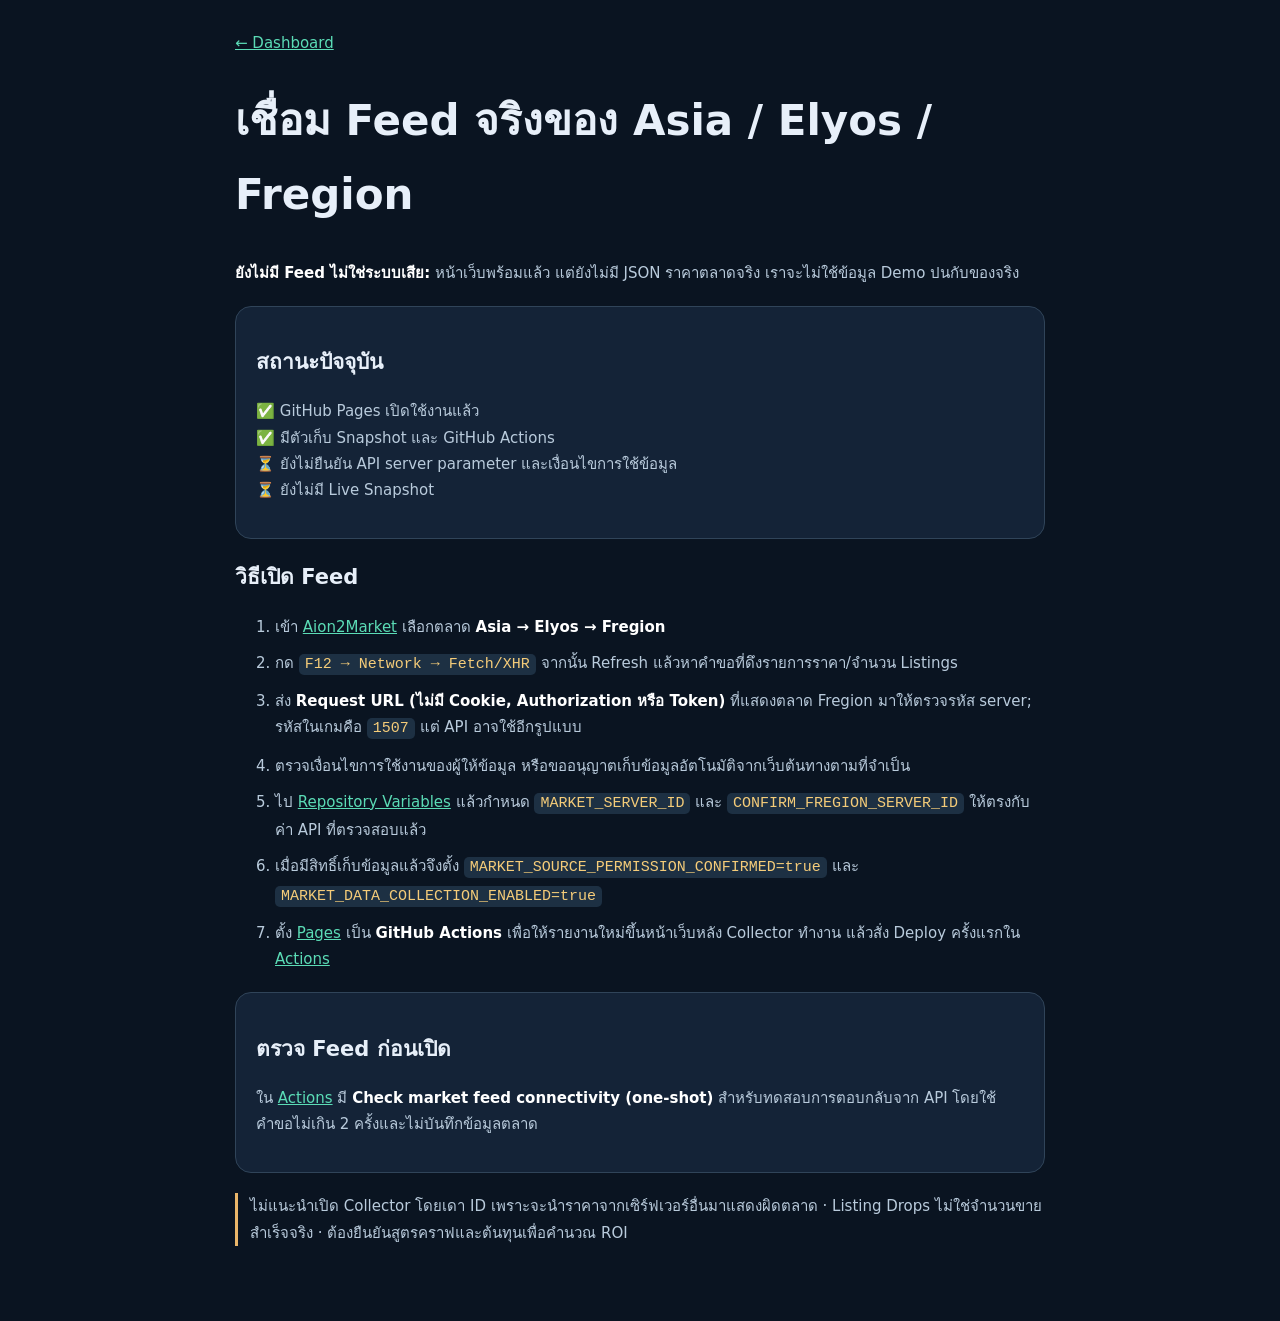
==== docs/feed-setup.html @ 06e596cc "Add Fregion market feed collector, diagnostics, setup and safe empty data source" ====
<!doctype html><html lang="th"><head><meta charset="utf-8"><meta name="viewport" content="width=device-width,initial-scale=1"><title>ตั้งค่า Market Feed · Fregion Craft Pulse</title><style>:root{color-scheme:dark}*{box-sizing:border-box}body{font:15px/1.75 system-ui,sans-serif;background:#0a1421;color:#e7eff9;margin:0}main{max-width:850px;margin:auto;padding:30px 20px 70px}h1{font-size:clamp(26px,5vw,42px)}h2{font-size:21px}p,li{color:#b9cbdc}li{margin:10px 0}a{color:#5bdcb6}code{color:#f5cc79;background:#1d3043;border-radius:5px;padding:2px 6px}.card{padding:20px;background:#142337;border:1px solid #304459;border-radius:16px;margin:20px 0}b{color:white}.warn{border-left:3px solid #eab66a;padding-left:12px}</style></head><body><main><a href="./">← Dashboard</a><h1>เชื่อม Feed จริงของ Asia / Elyos / Fregion</h1><p><b>ยังไม่มี Feed ไม่ใช่ระบบเสีย:</b> หน้าเว็บพร้อมแล้ว แต่ยังไม่มี JSON ราคาตลาดจริง เราจะไม่ใช้ข้อมูล Demo ปนกับของจริง</p><div class="card"><h2>สถานะปัจจุบัน</h2><p>✅ GitHub Pages เปิดใช้งานแล้ว<br>✅ มีตัวเก็บ Snapshot และ GitHub Actions<br>⏳ ยังไม่ยืนยัน API server parameter และเงื่อนไขการใช้ข้อมูล<br>⏳ ยังไม่มี Live Snapshot</p></div><h2>วิธีเปิด Feed</h2><ol><li>เข้า <a href="https://aion2.exchange/items">Aion2Market</a> เลือกตลาด <b>Asia → Elyos → Fregion</b></li><li>กด <code>F12 → Network → Fetch/XHR</code> จากนั้น Refresh แล้วหาคำขอที่ดึงรายการราคา/จำนวน Listings</li><li>ส่ง <b>Request URL (ไม่มี Cookie, Authorization หรือ Token)</b> ที่แสดงตลาด Fregion มาให้ตรวจรหัส server; รหัสในเกมคือ <code>1507</code> แต่ API อาจใช้อีกรูปแบบ</li><li>ตรวจเงื่อนไขการใช้งานของผู้ให้ข้อมูล หรือขออนุญาตเก็บข้อมูลอัตโนมัติจากเว็บต้นทางตามที่จำเป็น</li><li>ไป <a href="https://github.com/nineninezerotwo/aion2-craft-pulse/settings/variables/actions">Repository Variables</a> แล้วกำหนด <code>MARKET_SERVER_ID</code> และ <code>CONFIRM_FREGION_SERVER_ID</code> ให้ตรงกับค่า API ที่ตรวจสอบแล้ว</li><li>เมื่อมีสิทธิ์เก็บข้อมูลแล้วจึงตั้ง <code>MARKET_SOURCE_PERMISSION_CONFIRMED=true</code> และ <code>MARKET_DATA_COLLECTION_ENABLED=true</code></li><li>ตั้ง <a href="https://github.com/nineninezerotwo/aion2-craft-pulse/settings/pages">Pages</a> เป็น <b>GitHub Actions</b> เพื่อให้รายงานใหม่ขึ้นหน้าเว็บหลัง Collector ทำงาน แล้วสั่ง Deploy ครั้งแรกใน <a href="https://github.com/nineninezerotwo/aion2-craft-pulse/actions">Actions</a></li></ol><div class="card"><h2>ตรวจ Feed ก่อนเปิด</h2><p>ใน <a href="https://github.com/nineninezerotwo/aion2-craft-pulse/actions">Actions</a> มี <b>Check market feed connectivity (one-shot)</b> สำหรับทดสอบการตอบกลับจาก API โดยใช้คำขอไม่เกิน 2 ครั้งและไม่บันทึกข้อมูลตลาด</p></div><p class="warn">ไม่แนะนำเปิด Collector โดยเดา ID เพราะจะนำราคาจากเซิร์ฟเวอร์อื่นมาแสดงผิดตลาด · Listing Drops ไม่ใช่จำนวนขายสำเร็จจริง · ต้องยืนยันสูตรคราฟและต้นทุนเพื่อคำนวณ ROI</p></main></body></html>
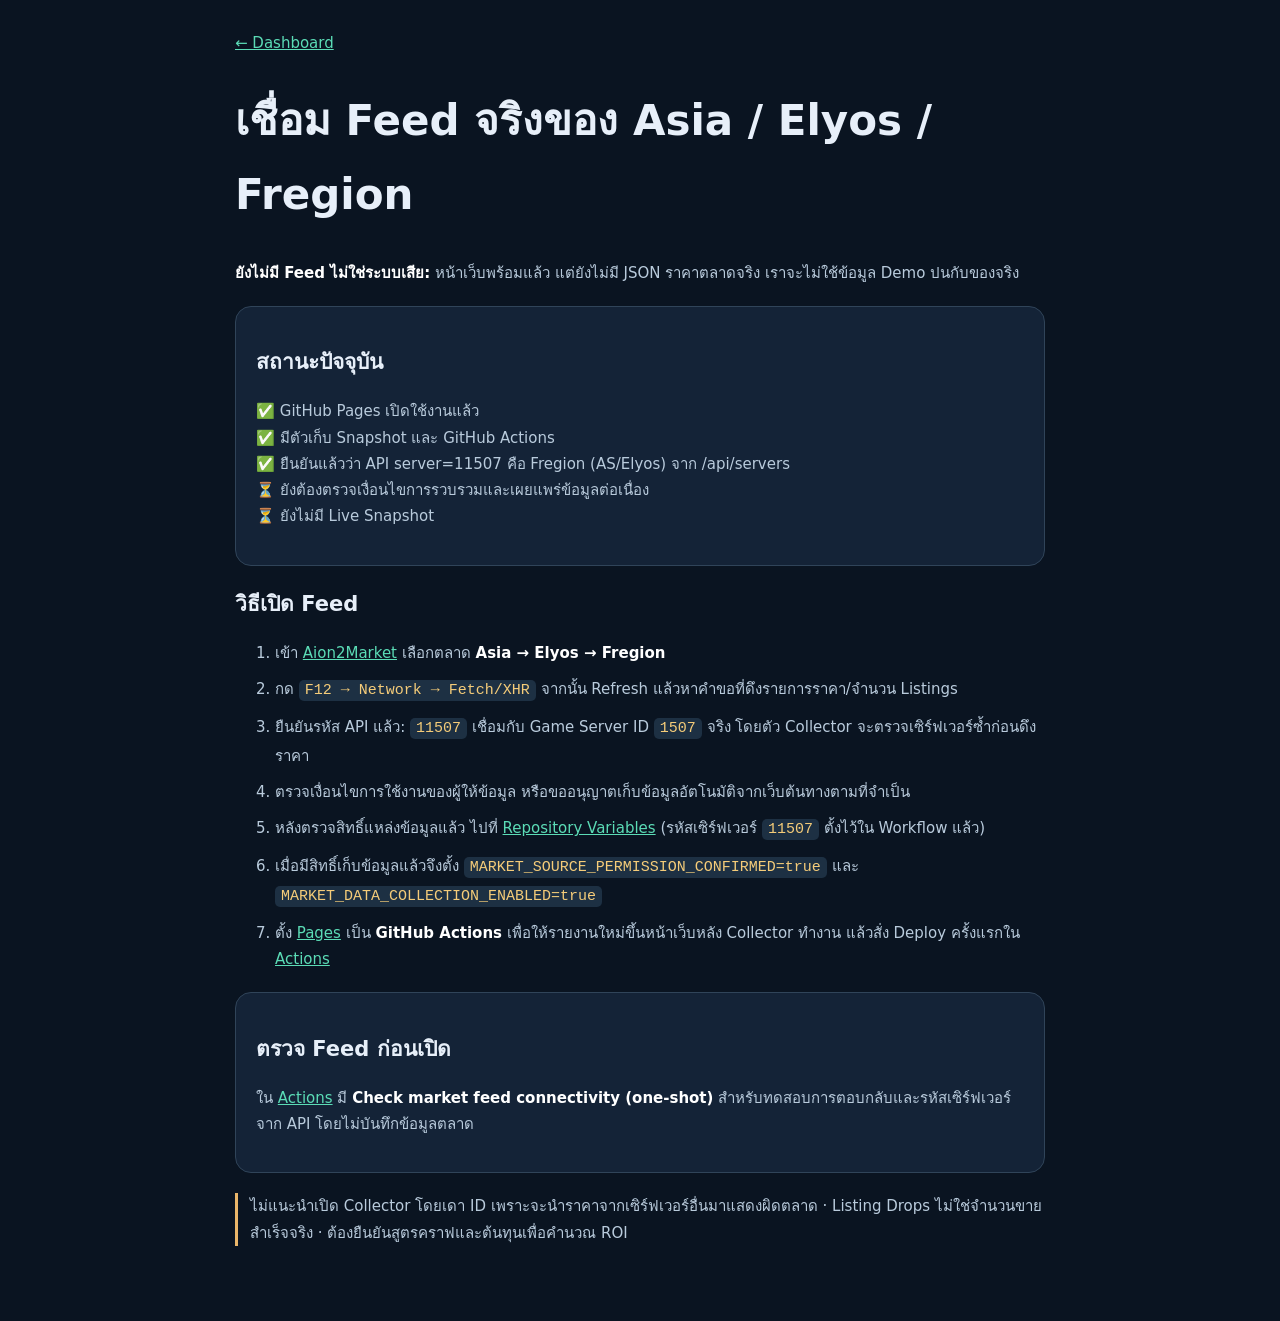
==== commit 61453e8a: "Document verified Fregion 11507 market API and remaining opt-in steps" ====
--- a/docs/feed-setup.html
+++ b/docs/feed-setup.html
@@ -1 +1 @@
-<!doctype html><html lang="th"><head><meta charset="utf-8"><meta name="viewport" content="width=device-width,initial-scale=1"><title>ตั้งค่า Market Feed · Fregion Craft Pulse</title><style>:root{color-scheme:dark}*{box-sizing:border-box}body{font:15px/1.75 system-ui,sans-serif;background:#0a1421;color:#e7eff9;margin:0}main{max-width:850px;margin:auto;padding:30px 20px 70px}h1{font-size:clamp(26px,5vw,42px)}h2{font-size:21px}p,li{color:#b9cbdc}li{margin:10px 0}a{color:#5bdcb6}code{color:#f5cc79;background:#1d3043;border-radius:5px;padding:2px 6px}.card{padding:20px;background:#142337;border:1px solid #304459;border-radius:16px;margin:20px 0}b{color:white}.warn{border-left:3px solid #eab66a;padding-left:12px}</style></head><body><main><a href="./">← Dashboard</a><h1>เชื่อม Feed จริงของ Asia / Elyos / Fregion</h1><p><b>ยังไม่มี Feed ไม่ใช่ระบบเสีย:</b> หน้าเว็บพร้อมแล้ว แต่ยังไม่มี JSON ราคาตลาดจริง เราจะไม่ใช้ข้อมูล Demo ปนกับของจริง</p><div class="card"><h2>สถานะปัจจุบัน</h2><p>✅ GitHub Pages เปิดใช้งานแล้ว<br>✅ มีตัวเก็บ Snapshot และ GitHub Actions<br>⏳ ยังไม่ยืนยัน API server parameter และเงื่อนไขการใช้ข้อมูล<br>⏳ ยังไม่มี Live Snapshot</p></div><h2>วิธีเปิด Feed</h2><ol><li>เข้า <a href="https://aion2.exchange/items">Aion2Market</a> เลือกตลาด <b>Asia → Elyos → Fregion</b></li><li>กด <code>F12 → Network → Fetch/XHR</code> จากนั้น Refresh แล้วหาคำขอที่ดึงรายการราคา/จำนวน Listings</li><li>ส่ง <b>Request URL (ไม่มี Cookie, Authorization หรือ Token)</b> ที่แสดงตลาด Fregion มาให้ตรวจรหัส server; รหัสในเกมคือ <code>1507</code> แต่ API อาจใช้อีกรูปแบบ</li><li>ตรวจเงื่อนไขการใช้งานของผู้ให้ข้อมูล หรือขออนุญาตเก็บข้อมูลอัตโนมัติจากเว็บต้นทางตามที่จำเป็น</li><li>ไป <a href="https://github.com/nineninezerotwo/aion2-craft-pulse/settings/variables/actions">Repository Variables</a> แล้วกำหนด <code>MARKET_SERVER_ID</code> และ <code>CONFIRM_FREGION_SERVER_ID</code> ให้ตรงกับค่า API ที่ตรวจสอบแล้ว</li><li>เมื่อมีสิทธิ์เก็บข้อมูลแล้วจึงตั้ง <code>MARKET_SOURCE_PERMISSION_CONFIRMED=true</code> และ <code>MARKET_DATA_COLLECTION_ENABLED=true</code></li><li>ตั้ง <a href="https://github.com/nineninezerotwo/aion2-craft-pulse/settings/pages">Pages</a> เป็น <b>GitHub Actions</b> เพื่อให้รายงานใหม่ขึ้นหน้าเว็บหลัง Collector ทำงาน แล้วสั่ง Deploy ครั้งแรกใน <a href="https://github.com/nineninezerotwo/aion2-craft-pulse/actions">Actions</a></li></ol><div class="card"><h2>ตรวจ Feed ก่อนเปิด</h2><p>ใน <a href="https://github.com/nineninezerotwo/aion2-craft-pulse/actions">Actions</a> มี <b>Check market feed connectivity (one-shot)</b> สำหรับทดสอบการตอบกลับจาก API โดยใช้คำขอไม่เกิน 2 ครั้งและไม่บันทึกข้อมูลตลาด</p></div><p class="warn">ไม่แนะนำเปิด Collector โดยเดา ID เพราะจะนำราคาจากเซิร์ฟเวอร์อื่นมาแสดงผิดตลาด · Listing Drops ไม่ใช่จำนวนขายสำเร็จจริง · ต้องยืนยันสูตรคราฟและต้นทุนเพื่อคำนวณ ROI</p></main></body></html>+<!doctype html><html lang="th"><head><meta charset="utf-8"><meta name="viewport" content="width=device-width,initial-scale=1"><title>ตั้งค่า Market Feed · Fregion Craft Pulse</title><style>:root{color-scheme:dark}*{box-sizing:border-box}body{font:15px/1.75 system-ui,sans-serif;background:#0a1421;color:#e7eff9;margin:0}main{max-width:850px;margin:auto;padding:30px 20px 70px}h1{font-size:clamp(26px,5vw,42px)}h2{font-size:21px}p,li{color:#b9cbdc}li{margin:10px 0}a{color:#5bdcb6}code{color:#f5cc79;background:#1d3043;border-radius:5px;padding:2px 6px}.card{padding:20px;background:#142337;border:1px solid #304459;border-radius:16px;margin:20px 0}b{color:white}.warn{border-left:3px solid #eab66a;padding-left:12px}</style></head><body><main><a href="./">← Dashboard</a><h1>เชื่อม Feed จริงของ Asia / Elyos / Fregion</h1><p><b>ยังไม่มี Feed ไม่ใช่ระบบเสีย:</b> หน้าเว็บพร้อมแล้ว แต่ยังไม่มี JSON ราคาตลาดจริง เราจะไม่ใช้ข้อมูล Demo ปนกับของจริง</p><div class="card"><h2>สถานะปัจจุบัน</h2><p>✅ GitHub Pages เปิดใช้งานแล้ว<br>✅ มีตัวเก็บ Snapshot และ GitHub Actions<br>✅ ยืนยันแล้วว่า API server=11507 คือ Fregion (AS/Elyos) จาก /api/servers<br>⏳ ยังต้องตรวจเงื่อนไขการรวบรวมและเผยแพร่ข้อมูลต่อเนื่อง<br>⏳ ยังไม่มี Live Snapshot</p></div><h2>วิธีเปิด Feed</h2><ol><li>เข้า <a href="https://aion2.exchange/items">Aion2Market</a> เลือกตลาด <b>Asia → Elyos → Fregion</b></li><li>กด <code>F12 → Network → Fetch/XHR</code> จากนั้น Refresh แล้วหาคำขอที่ดึงรายการราคา/จำนวน Listings</li><li>ยืนยันรหัส API แล้ว: <code>11507</code> เชื่อมกับ Game Server ID <code>1507</code> จริง โดยตัว Collector จะตรวจเซิร์ฟเวอร์ซ้ำก่อนดึงราคา</li><li>ตรวจเงื่อนไขการใช้งานของผู้ให้ข้อมูล หรือขออนุญาตเก็บข้อมูลอัตโนมัติจากเว็บต้นทางตามที่จำเป็น</li><li>หลังตรวจสิทธิ์แหล่งข้อมูลแล้ว ไปที่ <a href="https://github.com/nineninezerotwo/aion2-craft-pulse/settings/variables/actions">Repository Variables</a> (รหัสเซิร์ฟเวอร์ <code>11507</code> ตั้งไว้ใน Workflow แล้ว)</li><li>เมื่อมีสิทธิ์เก็บข้อมูลแล้วจึงตั้ง <code>MARKET_SOURCE_PERMISSION_CONFIRMED=true</code> และ <code>MARKET_DATA_COLLECTION_ENABLED=true</code></li><li>ตั้ง <a href="https://github.com/nineninezerotwo/aion2-craft-pulse/settings/pages">Pages</a> เป็น <b>GitHub Actions</b> เพื่อให้รายงานใหม่ขึ้นหน้าเว็บหลัง Collector ทำงาน แล้วสั่ง Deploy ครั้งแรกใน <a href="https://github.com/nineninezerotwo/aion2-craft-pulse/actions">Actions</a></li></ol><div class="card"><h2>ตรวจ Feed ก่อนเปิด</h2><p>ใน <a href="https://github.com/nineninezerotwo/aion2-craft-pulse/actions">Actions</a> มี <b>Check market feed connectivity (one-shot)</b> สำหรับทดสอบการตอบกลับและรหัสเซิร์ฟเวอร์จาก API โดยไม่บันทึกข้อมูลตลาด</p></div><p class="warn">ไม่แนะนำเปิด Collector โดยเดา ID เพราะจะนำราคาจากเซิร์ฟเวอร์อื่นมาแสดงผิดตลาด · Listing Drops ไม่ใช่จำนวนขายสำเร็จจริง · ต้องยืนยันสูตรคราฟและต้นทุนเพื่อคำนวณ ROI</p></main></body></html>
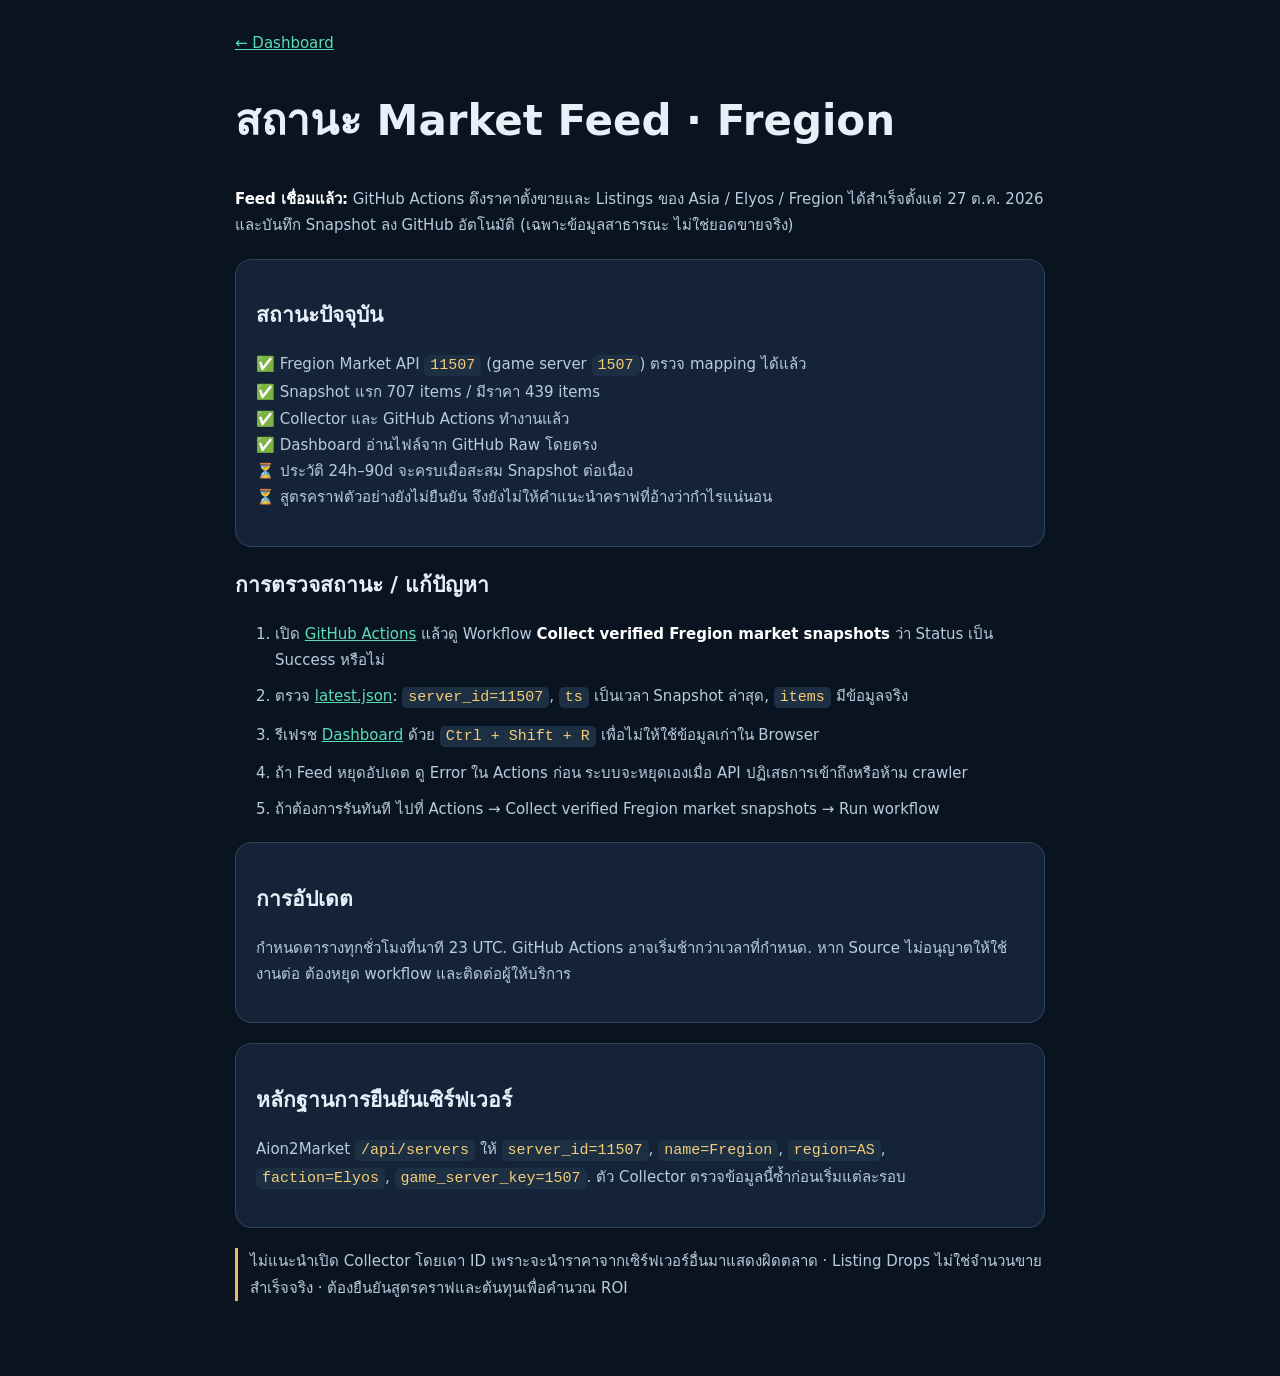
==== commit 74ba5c1f: "Update feed help page to reflect live connected market snapshots" ====
--- a/docs/feed-setup.html
+++ b/docs/feed-setup.html
@@ -1 +1 @@
-<!doctype html><html lang="th"><head><meta charset="utf-8"><meta name="viewport" content="width=device-width,initial-scale=1"><title>ตั้งค่า Market Feed · Fregion Craft Pulse</title><style>:root{color-scheme:dark}*{box-sizing:border-box}body{font:15px/1.75 system-ui,sans-serif;background:#0a1421;color:#e7eff9;margin:0}main{max-width:850px;margin:auto;padding:30px 20px 70px}h1{font-size:clamp(26px,5vw,42px)}h2{font-size:21px}p,li{color:#b9cbdc}li{margin:10px 0}a{color:#5bdcb6}code{color:#f5cc79;background:#1d3043;border-radius:5px;padding:2px 6px}.card{padding:20px;background:#142337;border:1px solid #304459;border-radius:16px;margin:20px 0}b{color:white}.warn{border-left:3px solid #eab66a;padding-left:12px}</style></head><body><main><a href="./">← Dashboard</a><h1>เชื่อม Feed จริงของ Asia / Elyos / Fregion</h1><p><b>ยังไม่มี Feed ไม่ใช่ระบบเสีย:</b> หน้าเว็บพร้อมแล้ว แต่ยังไม่มี JSON ราคาตลาดจริง เราจะไม่ใช้ข้อมูล Demo ปนกับของจริง</p><div class="card"><h2>สถานะปัจจุบัน</h2><p>✅ GitHub Pages เปิดใช้งานแล้ว<br>✅ มีตัวเก็บ Snapshot และ GitHub Actions<br>✅ ยืนยันแล้วว่า API server=11507 คือ Fregion (AS/Elyos) จาก /api/servers<br>⏳ ยังต้องตรวจเงื่อนไขการรวบรวมและเผยแพร่ข้อมูลต่อเนื่อง<br>⏳ ยังไม่มี Live Snapshot</p></div><h2>วิธีเปิด Feed</h2><ol><li>เข้า <a href="https://aion2.exchange/items">Aion2Market</a> เลือกตลาด <b>Asia → Elyos → Fregion</b></li><li>กด <code>F12 → Network → Fetch/XHR</code> จากนั้น Refresh แล้วหาคำขอที่ดึงรายการราคา/จำนวน Listings</li><li>ยืนยันรหัส API แล้ว: <code>11507</code> เชื่อมกับ Game Server ID <code>1507</code> จริง โดยตัว Collector จะตรวจเซิร์ฟเวอร์ซ้ำก่อนดึงราคา</li><li>ตรวจเงื่อนไขการใช้งานของผู้ให้ข้อมูล หรือขออนุญาตเก็บข้อมูลอัตโนมัติจากเว็บต้นทางตามที่จำเป็น</li><li>หลังตรวจสิทธิ์แหล่งข้อมูลแล้ว ไปที่ <a href="https://github.com/nineninezerotwo/aion2-craft-pulse/settings/variables/actions">Repository Variables</a> (รหัสเซิร์ฟเวอร์ <code>11507</code> ตั้งไว้ใน Workflow แล้ว)</li><li>เมื่อมีสิทธิ์เก็บข้อมูลแล้วจึงตั้ง <code>MARKET_SOURCE_PERMISSION_CONFIRMED=true</code> และ <code>MARKET_DATA_COLLECTION_ENABLED=true</code></li><li>ตั้ง <a href="https://github.com/nineninezerotwo/aion2-craft-pulse/settings/pages">Pages</a> เป็น <b>GitHub Actions</b> เพื่อให้รายงานใหม่ขึ้นหน้าเว็บหลัง Collector ทำงาน แล้วสั่ง Deploy ครั้งแรกใน <a href="https://github.com/nineninezerotwo/aion2-craft-pulse/actions">Actions</a></li></ol><div class="card"><h2>ตรวจ Feed ก่อนเปิด</h2><p>ใน <a href="https://github.com/nineninezerotwo/aion2-craft-pulse/actions">Actions</a> มี <b>Check market feed connectivity (one-shot)</b> สำหรับทดสอบการตอบกลับและรหัสเซิร์ฟเวอร์จาก API โดยไม่บันทึกข้อมูลตลาด</p></div><p class="warn">ไม่แนะนำเปิด Collector โดยเดา ID เพราะจะนำราคาจากเซิร์ฟเวอร์อื่นมาแสดงผิดตลาด · Listing Drops ไม่ใช่จำนวนขายสำเร็จจริง · ต้องยืนยันสูตรคราฟและต้นทุนเพื่อคำนวณ ROI</p></main></body></html>+<!doctype html><html lang="th"><head><meta charset="utf-8"><meta name="viewport" content="width=device-width,initial-scale=1"><title>ตั้งค่า Market Feed · Fregion Craft Pulse</title><style>:root{color-scheme:dark}*{box-sizing:border-box}body{font:15px/1.75 system-ui,sans-serif;background:#0a1421;color:#e7eff9;margin:0}main{max-width:850px;margin:auto;padding:30px 20px 70px}h1{font-size:clamp(26px,5vw,42px)}h2{font-size:21px}p,li{color:#b9cbdc}li{margin:10px 0}a{color:#5bdcb6}code{color:#f5cc79;background:#1d3043;border-radius:5px;padding:2px 6px}.card{padding:20px;background:#142337;border:1px solid #304459;border-radius:16px;margin:20px 0}b{color:white}.warn{border-left:3px solid #eab66a;padding-left:12px}</style></head><body><main><a href="./">← Dashboard</a><h1>สถานะ Market Feed · Fregion</h1><p><b>Feed เชื่อมแล้ว:</b> GitHub Actions ดึงราคาตั้งขายและ Listings ของ Asia / Elyos / Fregion ได้สำเร็จตั้งแต่ 27 ต.ค. 2026 และบันทึก Snapshot ลง GitHub อัตโนมัติ (เฉพาะข้อมูลสาธารณะ ไม่ใช่ยอดขายจริง)</p><div class="card"><h2>สถานะปัจจุบัน</h2><p>✅ Fregion Market API <code>11507</code> (game server <code>1507</code>) ตรวจ mapping ได้แล้ว<br>✅ Snapshot แรก 707 items / มีราคา 439 items<br>✅ Collector และ GitHub Actions ทำงานแล้ว<br>✅ Dashboard อ่านไฟล์จาก GitHub Raw โดยตรง<br>⏳ ประวัติ 24h–90d จะครบเมื่อสะสม Snapshot ต่อเนื่อง<br>⏳ สูตรคราฟตัวอย่างยังไม่ยืนยัน จึงยังไม่ให้คำแนะนำคราฟที่อ้างว่ากำไรแน่นอน</p></div><h2>การตรวจสถานะ / แก้ปัญหา</h2><ol><li>เปิด <a href="https://github.com/nineninezerotwo/aion2-craft-pulse/actions">GitHub Actions</a> แล้วดู Workflow <b>Collect verified Fregion market snapshots</b> ว่า Status เป็น Success หรือไม่</li><li>ตรวจ <a href="https://github.com/nineninezerotwo/aion2-craft-pulse/blob/main/docs/data/latest.json">latest.json</a>: <code>server_id=11507</code>, <code>ts</code> เป็นเวลา Snapshot ล่าสุด, <code>items</code> มีข้อมูลจริง</li><li>รีเฟรช <a href="./">Dashboard</a> ด้วย <code>Ctrl + Shift + R</code> เพื่อไม่ให้ใช้ข้อมูลเก่าใน Browser</li><li>ถ้า Feed หยุดอัปเดต ดู Error ใน Actions ก่อน ระบบจะหยุดเองเมื่อ API ปฏิเสธการเข้าถึงหรือห้าม crawler</li><li>ถ้าต้องการรันทันที ไปที่ Actions → Collect verified Fregion market snapshots → Run workflow</li></ol><div class="card"><h2>การอัปเดต</h2><p>กำหนดตารางทุกชั่วโมงที่นาที 23 UTC. GitHub Actions อาจเริ่มช้ากว่าเวลาที่กำหนด. หาก Source ไม่อนุญาตให้ใช้งานต่อ ต้องหยุด workflow และติดต่อผู้ให้บริการ</p></div><div class="card"><h2>หลักฐานการยืนยันเซิร์ฟเวอร์</h2><p>Aion2Market <code>/api/servers</code> ให้ <code>server_id=11507</code>, <code>name=Fregion</code>, <code>region=AS</code>, <code>faction=Elyos</code>, <code>game_server_key=1507</code>. ตัว Collector ตรวจข้อมูลนี้ซ้ำก่อนเริ่มแต่ละรอบ</p></div><p class="warn">ไม่แนะนำเปิด Collector โดยเดา ID เพราะจะนำราคาจากเซิร์ฟเวอร์อื่นมาแสดงผิดตลาด · Listing Drops ไม่ใช่จำนวนขายสำเร็จจริง · ต้องยืนยันสูตรคราฟและต้นทุนเพื่อคำนวณ ROI</p></main></body></html>
